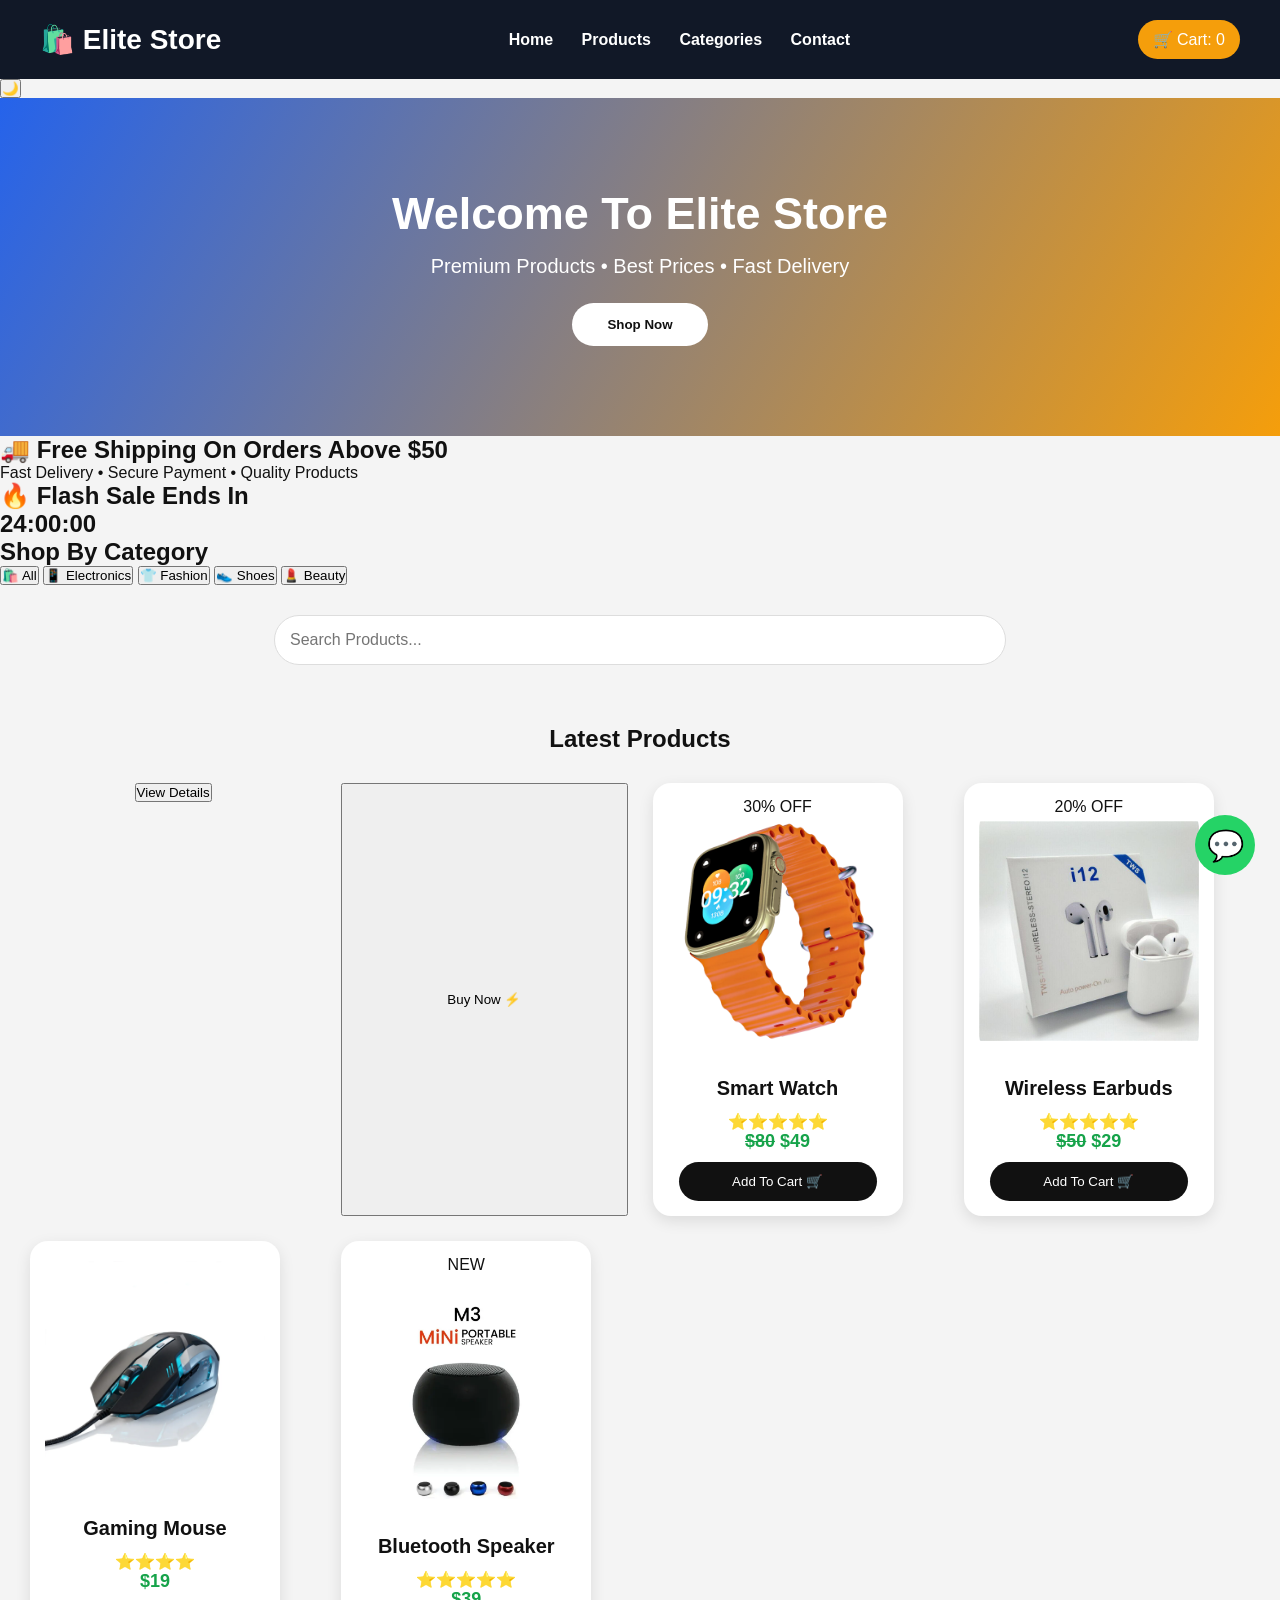
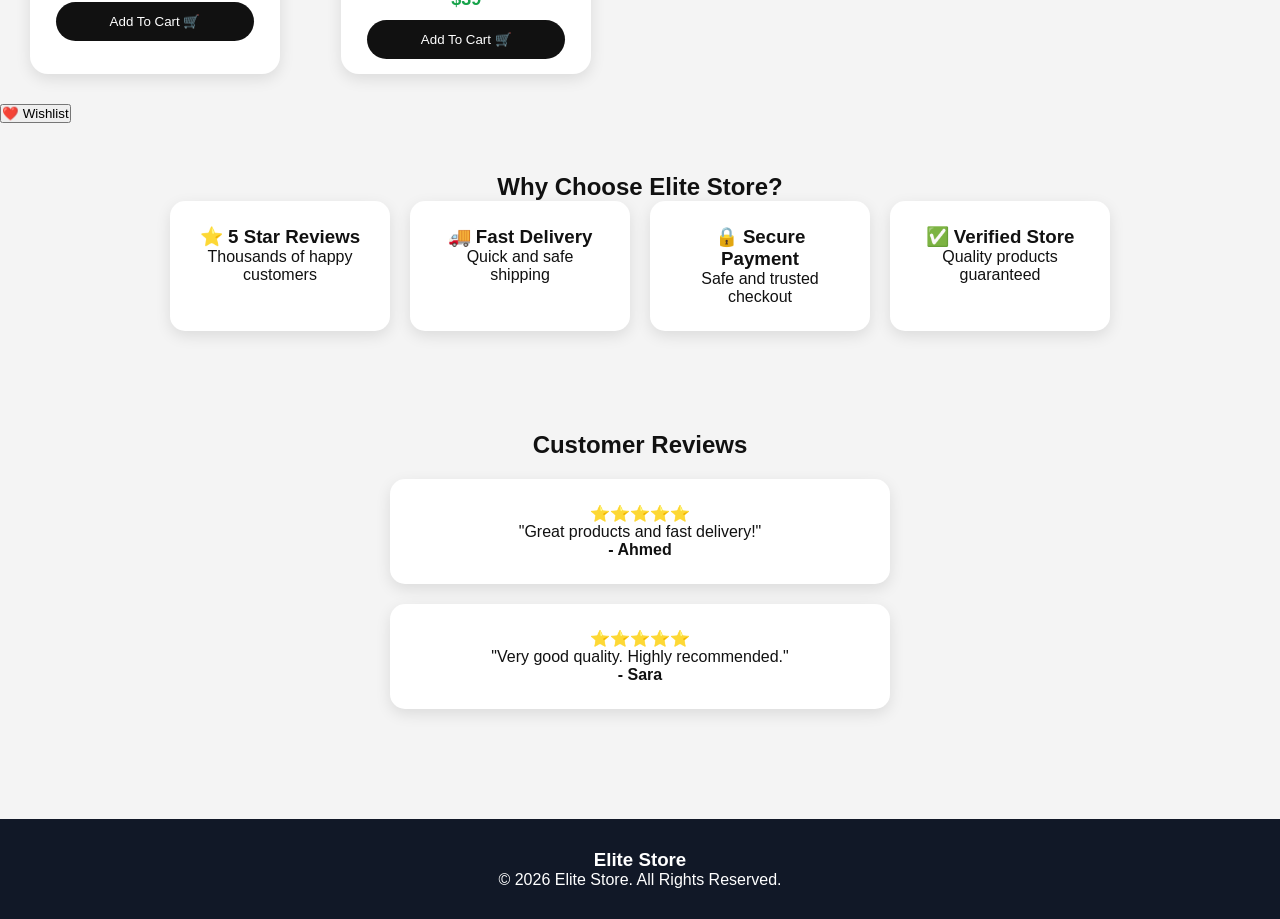
==== admin.html @ b2cf8379 "Update admin.html" ====
<!DOCTYPE html>
<html lang="en">

<head>

<meta charset="UTF-8">
<meta name="viewport" content="width=device-width, initial-scale=1.0">

<title>Elite Store | Admin</title>

<link rel="stylesheet" href="style.css">

</head>

<body>

<script>

let password = prompt("Enter Admin Password");

if(password !== "faiq elite"){
    alert("Access Denied!");
    window.location.href = "index.html";
}


</script>
  
<header>
<h1>🛍️ Elite Store Admin</h1>
</header>

<section>

<h2>Orders</h2>

<div class="dashboard">

<div class="card-box">
<h3 id="totalOrders">0</h3>
<p>Total Orders</p>
</div>

<div class="card-box">
<h3 id="pendingOrders">0</h3>
<p>Pending Orders</p>
</div>

<div class="card-box">
<h3 id="deliveredOrders">0</h3>
<p>Delivered Orders</p>
</div>

<div class="card-box">
<h3 id="sales">$0</h3>
<p>Total Sales</p>
</div>

</div>
  
<div id="orders"></div>

</section>


<script>

let orders = JSON.parse(localStorage.getItem("orders")) || [];
    
orders.reverse
    
console.log(orders);
  
let box = document.getElementById("orders");

let totalSales = 0;

orders.forEach((order,index) => {

if(order.status === "Delivered"){
    totalSales += Number(order.total || 0);
}
  
box.innerHTML += `

<div class="cart-card">

<h3>Order ID: ${order.id}</h3>

<p>Customer: ${order.name}</p>

<p>Phone: ${order.phone}</p>

<p>Address: ${order.address}</p>

<p>Payment: ${order.payment}</p>

<p>Total: $${order.total}</p>

<p>Delivery: $${order.delivery}</p>

<p>Grand Total: $${order.grandTotal}</p>

<p>Products: ${order.products}</p>

<p>Status: ${order.status || "Pending"}</p>

<button onclick="completeOrder(${index})">
✅ Delivered
</button>

<button onclick="deleteOrder(${index})">
🗑️ Delete
</button>

</div>


`;

});

document.getElementById("sales").innerHTML =
"Total Sales: $" + totalSales;
  
function completeOrder(index){

orders[index].status = "Delivered";

localStorage.setItem("orders", JSON.stringify(orders));

location.reload();

}


function deleteOrder(index){

orders.splice(index,1);

localStorage.setItem("orders", JSON.stringify(orders));

location.reload();

}


</script>


</body>

</html>
---- style.css ----
*{
    margin:0;
    padding:0;
    box-sizing:border-box;
    font-family:Arial, sans-serif;
}

body{
    background:#f4f4f4;
    color:#111;
}


/* Header */

header{
    background:#111827;
    color:white;
    padding:20px 40px;
    display:flex;
    justify-content:space-between;
    align-items:center;
    flex-wrap:wrap;
}

.logo h1{
    font-size:28px;
}

nav a{
    color:white;
    text-decoration:none;
    margin:0 12px;
    font-weight:bold;
}

nav a:hover{
    color:#f59e0b;
}


.cart{
    background:#f59e0b;
    padding:10px 15px;
    border-radius:20px;
}


/* Hero */

.hero{
    background:linear-gradient(120deg,#2563eb,#f59e0b);
    color:white;
    text-align:center;
    padding:90px 20px;
}

.hero h2{
    font-size:45px;
    margin-bottom:15px;
}

.hero p{
    font-size:20px;
}


.hero button{
    margin-top:25px;
    padding:14px 35px;
    border:none;
    border-radius:30px;
    background:white;
    color:#111;
    font-weight:bold;
    cursor:pointer;
}



/* Search */

.search{
    text-align:center;
    padding:30px;
}

.search input{
    width:60%;
    padding:15px;
    border-radius:30px;
    border:1px solid #ddd;
    font-size:16px;
}



/* Products */

.products{
    padding:40px 20px;
    text-align:center;
}

.products h2{
    margin-bottom:30px;
}


.product-box{
    display:flex;
    justify-content:center;
    gap:25px;
    flex-wrap:wrap;
}


.card{
    background:white;
    width:250px;
    padding:25px;
    border-radius:15px;
    box-shadow:0 5px 20px rgba(0,0,0,0.1);
    transition:.3s;
}


.card:hover{
    transform:translateY(-10px);
}


.card h3{
    margin-bottom:15px;
}


.card p{
    color:#16a34a;
    font-size:22px;
    font-weight:bold;
}


.card button{
    margin-top:20px;
    padding:12px 25px;
    border:none;
    background:#2563eb;
    color:white;
    border-radius:8px;
    cursor:pointer;
}


.card button:hover{
    background:#f59e0b;
}



/* WhatsApp */

.whatsapp{

    position:fixed;
    bottom:25px;
    right:25px;

    width:60px;
    height:60px;

    background:#25D366;
    color:white;

    border-radius:50%;

    display:flex;
    justify-content:center;
    align-items:center;

    font-size:30px;

    text-decoration:none;

}


/* Footer */

footer{
    background:#111827;
    color:white;
    text-align:center;
    padding:30px;
    margin-top:40px;
}



/* Mobile */

@media(max-width:700px){

header{
    flex-direction:column;
    gap:20px;
}


nav{
    text-align:center;
}


.hero h2{
    font-size:30px;
}


.search input{
    width:90%;
}


.card{

    .categories{

padding:40px 20px;

text-align:center;

}


.category-box{

display:flex;

justify-content:center;

gap:20px;

flex-wrap:wrap;

}


.category-box div{

background:white;

padding:25px;

width:150px;

border-radius:15px;

font-weight:bold;

box-shadow:0 5px 15px rgba(0,0,0,.1);

cursor:pointer;

transition:.3s;

}


.category-box div:hover{

transform:translateY(-8px);

background:#2563eb;

color:white;

}
    width:90%;
}

}

.wish{

margin-top:10px;
padding:12px 25px;
border:none;
background:#e11d48;
color:white;
border-radius:8px;
cursor:pointer;

}

.wish:hover{

background:#be123c;

}

.trust{

padding:50px 20px;

text-align:center;

}


.trust-box{

display:flex;

justify-content:center;

gap:20px;

flex-wrap:wrap;

}


.trust-box div{

background:white;

padding:25px;

width:220px;

border-radius:15px;

box-shadow:0 5px 15px rgba(0,0,0,.1);

}



.reviews{

padding:50px 20px;

text-align:center;

}



.review-card{

background:white;

padding:25px;

margin:20px auto;

max-width:500px;

border-radius:15px;

box-shadow:0 5px 15px rgba(0,0,0,.1);

}

/* Mobile Menu */

.menu-btn{

display:none;

background:#f59e0b;

color:white;

border:none;

padding:10px;

font-size:22px;

border-radius:5px;

}



@media(max-width:700px){


.menu-btn{

display:block;

}


nav{

display:none;

width:100%;

text-align:center;

}


nav.active{

display:block;

}


nav a{

display:block;

padding:10px;

    .card button{

margin:8px;

}


.card button:last-child{

background:#f59e0b;

}
}


}


.checkout{

padding:50px 20px;

text-align:center;

}


.checkout form{

max-width:500px;

margin:auto;

display:flex;

flex-direction:column;

gap:15px;

}


.checkout input,
.checkout textarea,
.checkout select{

padding:15px;

border:1px solid #ddd;

border-radius:8px;

font-size:16px;

}


.checkout button{

padding:15px;

background:#2563eb;

color:white;

border:none;

border-radius:8px;

cursor:pointer;

}

.contact{

padding:50px 20px;

text-align:center;

}


.contact form{

max-width:500px;

margin:30px auto;

display:flex;

flex-direction:column;

gap:15px;

}


.contact input,
.contact textarea{

padding:15px;

border-radius:8px;

border:1px solid #ddd;

}


.whatsapp-order{

display:inline-block;

background:#25D366;

color:white;

padding:15px 25px;

border-radius:30px;

text-decoration:none;

font-weight:bold;

}
.login{

padding:60px 20px;

text-align:center;

}


.login form{

max-width:400px;

margin:auto;

display:flex;

flex-direction:column;

gap:15px;

}


.login input{

padding:15px;

border:1px solid #ddd;

border-radius:8px;

}


.login button{

padding:15px;

background:#2563eb;

color:white;

border:none;

border-radius:8px;

cursor:pointer;

}

.cart-page{

padding:50px 20px;

text-align:center;

}


.cart-item{

background:white;

max-width:500px;

margin:20px auto;

padding:25px;

border-radius:15px;

box-shadow:0 5px 15px rgba(0,0,0,.1);

}


.cart-item input{

padding:10px;

width:70px;

}


.cart-item button{

background:red;

color:white;

border:none;

padding:10px 20px;

border-radius:5px;

cursor:pointer;

}


.cart-total{

margin-top:30px;

}

.cart-item{
    background:white;
    max-width:500px;
    margin:20px auto;
    padding:20px;
    border-radius:12px;
    box-shadow:0 5px 15px rgba(0,0,0,.1);
}

.cart-item button{
    margin-top:10px;
    background:red;
    color:white;
    border:none;
    padding:10px 20px;
    border-radius:6px;
    cursor:pointer;
}

.cart-item button:hover{
    background:darkred;
}

.card img{
    width: 100%;
    height: 220px;
    object-fit: contain;
    margin-bottom: 15px;
}

.card {
    background: white;
    border-radius: 15px;
    padding: 15px;
    text-align: center;
    box-shadow: 0 5px 15px rgba(0,0,0,0.1);
    transition: 0.3s;
}

.card:hover {
    transform: translateY(-8px);
}

.card img {
    width: 100%;
    height: 220px;
    object-fit: contain;
    border-radius: 10px;
}

.card h3 {
    margin: 10px 0;
}

.card button {
    background: #111;
    color: white;
    border: none;
    padding: 10px 18px;
    border-radius: 20px;
    cursor: pointer;
}

.card button:hover {
    background: #ff9900;
}

.products {
    padding: 30px;
}

.product-box {
    display: grid;
    grid-template-columns: repeat(auto-fit, minmax(250px, 1fr));
    gap: 25px;
}

.card {
    background: #fff;
    border-radius: 18px;
    padding: 15px;
    text-align: center;
    overflow: hidden;
    transition: 0.3s;
}

.card:hover {
    transform: translateY(-10px);
}

.card img {
    width: 100%;
    height: 230px;
    object-fit: contain;
}

.card h3 {
    font-size: 20px;
    margin: 12px 0;
}

.card p {
    font-size: 18px;
    font-weight: bold;
}

.card button {
    width: 90%;
    padding: 12px;
    margin-top: 10px;
    border-radius: 25px;
    border: none;
    cursor: pointer;
}

@media(max-width:768px){

header{
    flex-direction:column;
    gap:15px;
}

nav{
    display:flex;
    flex-direction:column;
    text-align:center;
}

.product-box{
    grid-template-columns:1fr;
}

.card img{
    height:200px;
}

.hero h2{
    font-size:28px;
}

.hero p{
    font-size:16px;
}

.checkout input,
.checkout textarea,
.checkout select{
    width:90%;
    margin:10px auto;
    display:block;
}

.cart-card{
    width:90%;
    margin:auto;
}

}
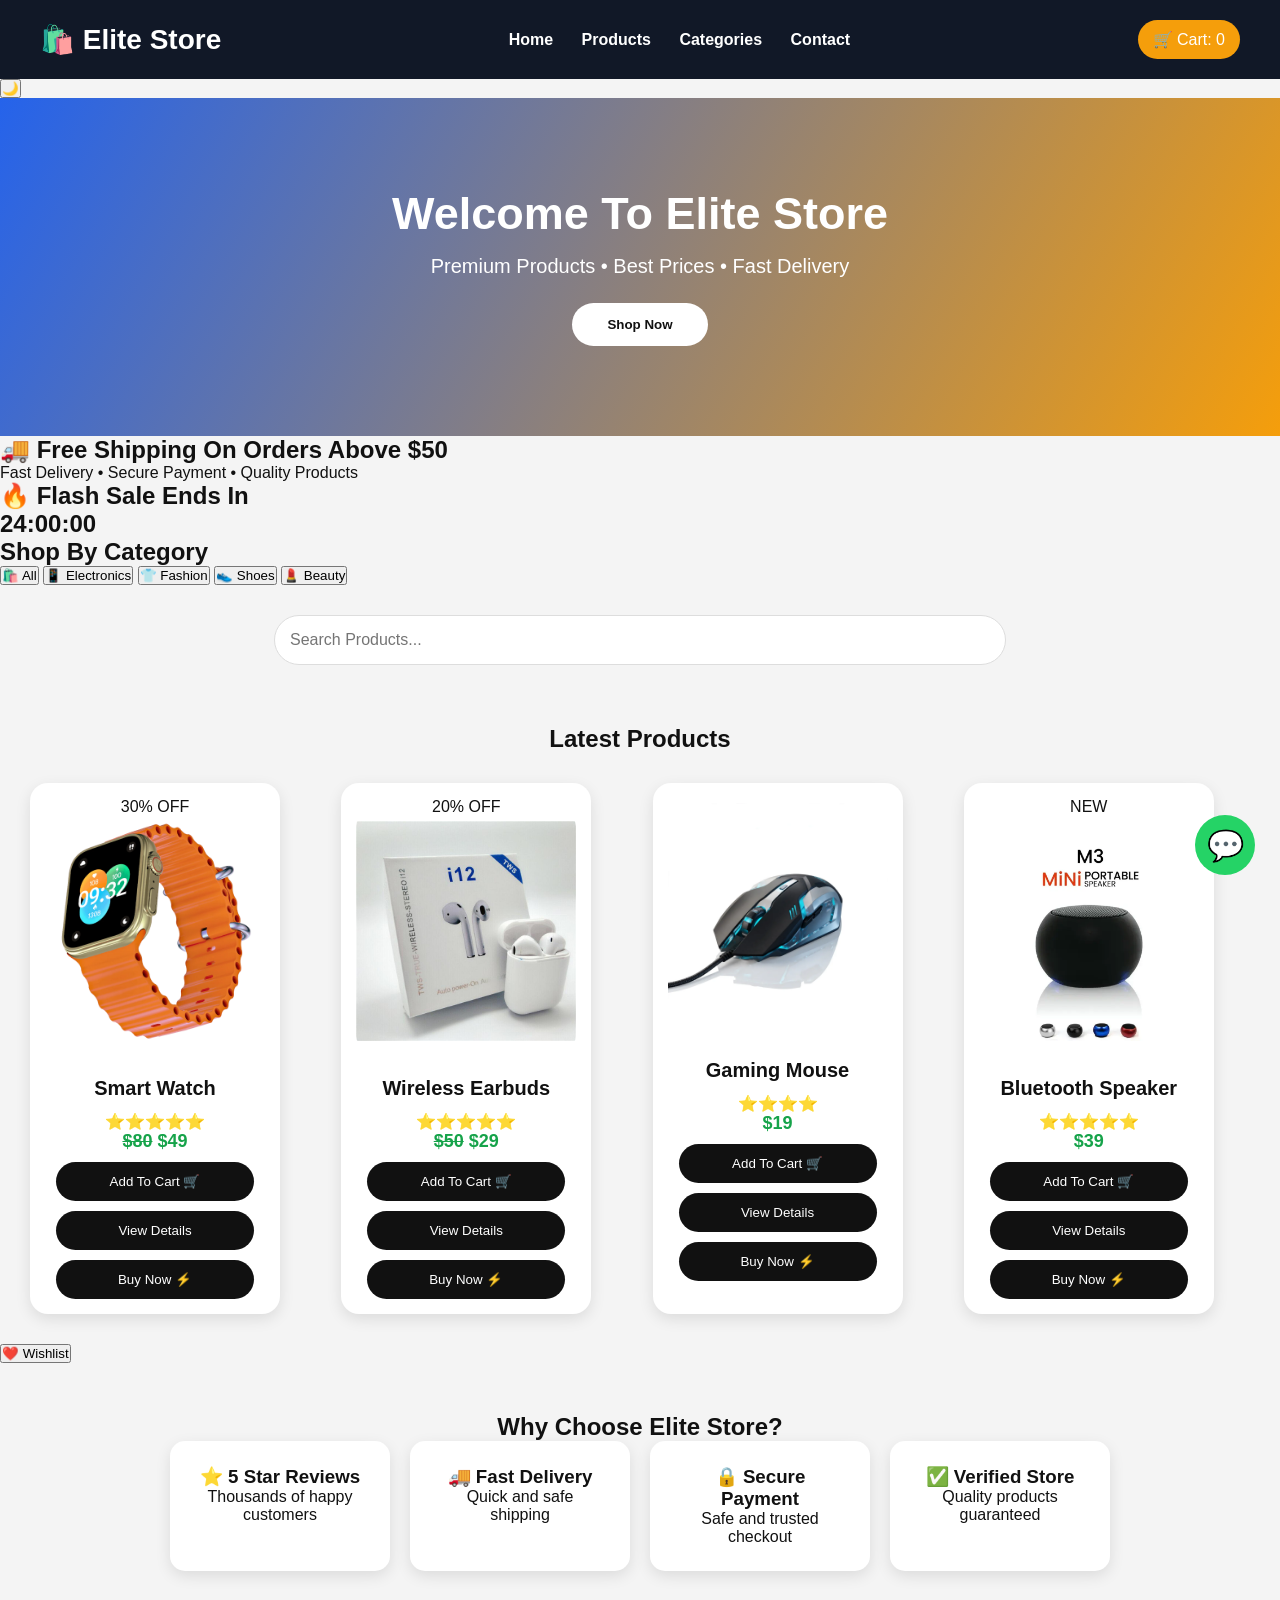
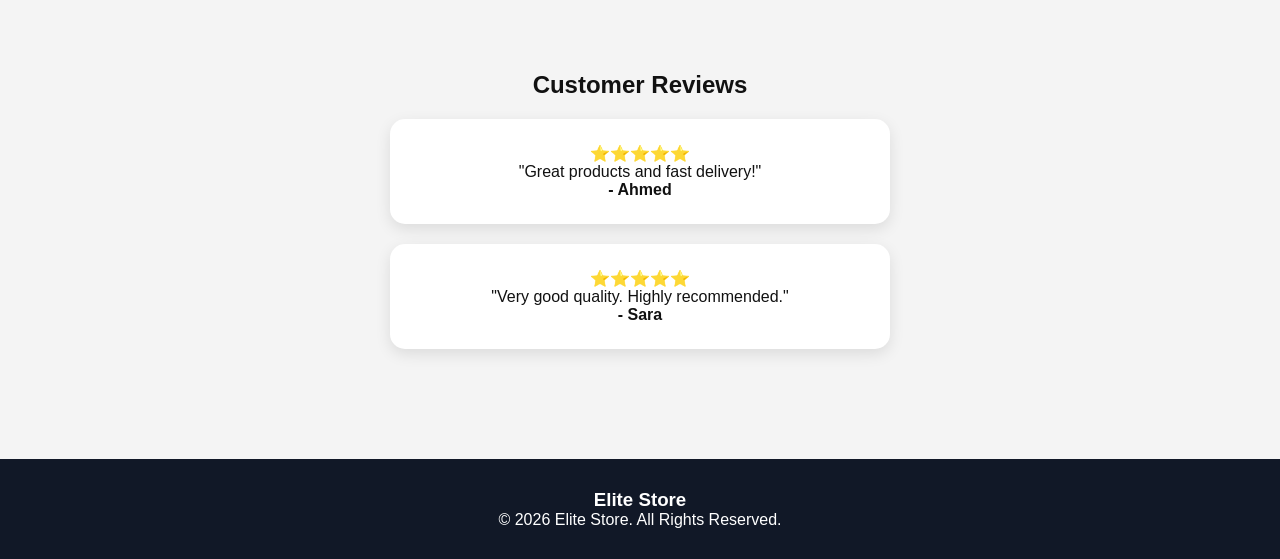
==== commit d3beb996: "Update admin.html" ====
--- a/admin.html
+++ b/admin.html
@@ -57,7 +57,13 @@
 </div>
 
 </div>
-  
+    
+<input
+type="text"
+id="search"
+placeholder="🔍 Search by Name or Phone..."
+onkeyup="searchOrders()">
+    
 <div id="orders"></div>
 
 </section>
@@ -67,7 +73,7 @@
 
 let orders = JSON.parse(localStorage.getItem("orders")) || [];
     
-orders.reverse
+orders.reverse();
     
 console.log(orders);
   
@@ -75,10 +81,31 @@
 
 let totalSales = 0;
 
+
+let pending = 0;
+let delivered = 0;
+
+orders.forEach(order => {
+
+if(order.status === "Delivered"){
+    delivered++;
+}else{
+    pending++;
+}
+
+});
+
+
+document.getElementById("totalOrders").innerHTML = orders.length;
+
+document.getElementById("pendingOrders").innerHTML = pending;
+
+document.getElementById("deliveredOrders").innerHTML = delivered;
+    
 orders.forEach((order,index) => {
 
 if(order.status === "Delivered"){
-    totalSales += Number(order.total || 0);
+   totalSales += Number(order.grandTotal || 0);
 }
   
 box.innerHTML += `
--- a/style.css
+++ b/style.css
@@ -812,4 +812,11 @@
     margin:auto;
 }
 
-}
+#search{
+width:100%;
+padding:12px;
+margin:20px 0;
+border:1px solid #ccc;
+border-radius:8px;
+font-size:16px;
+}
